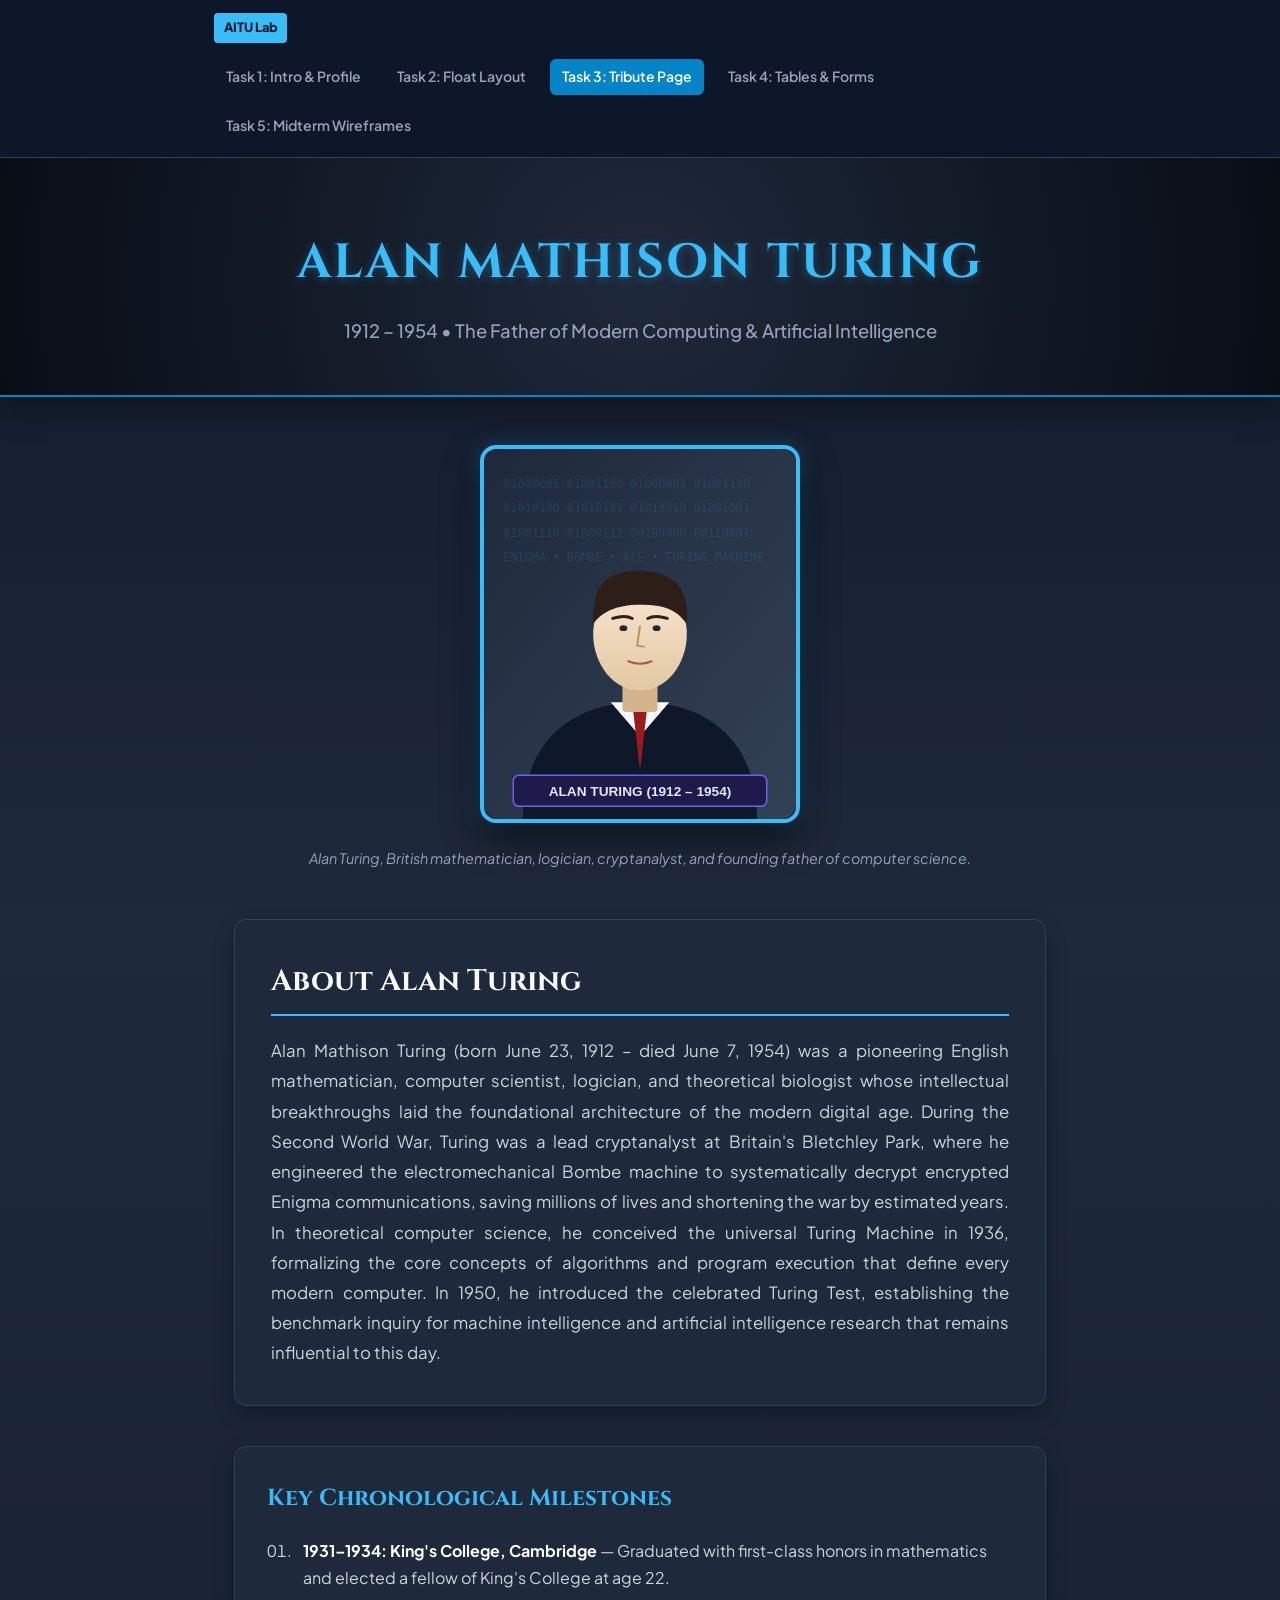
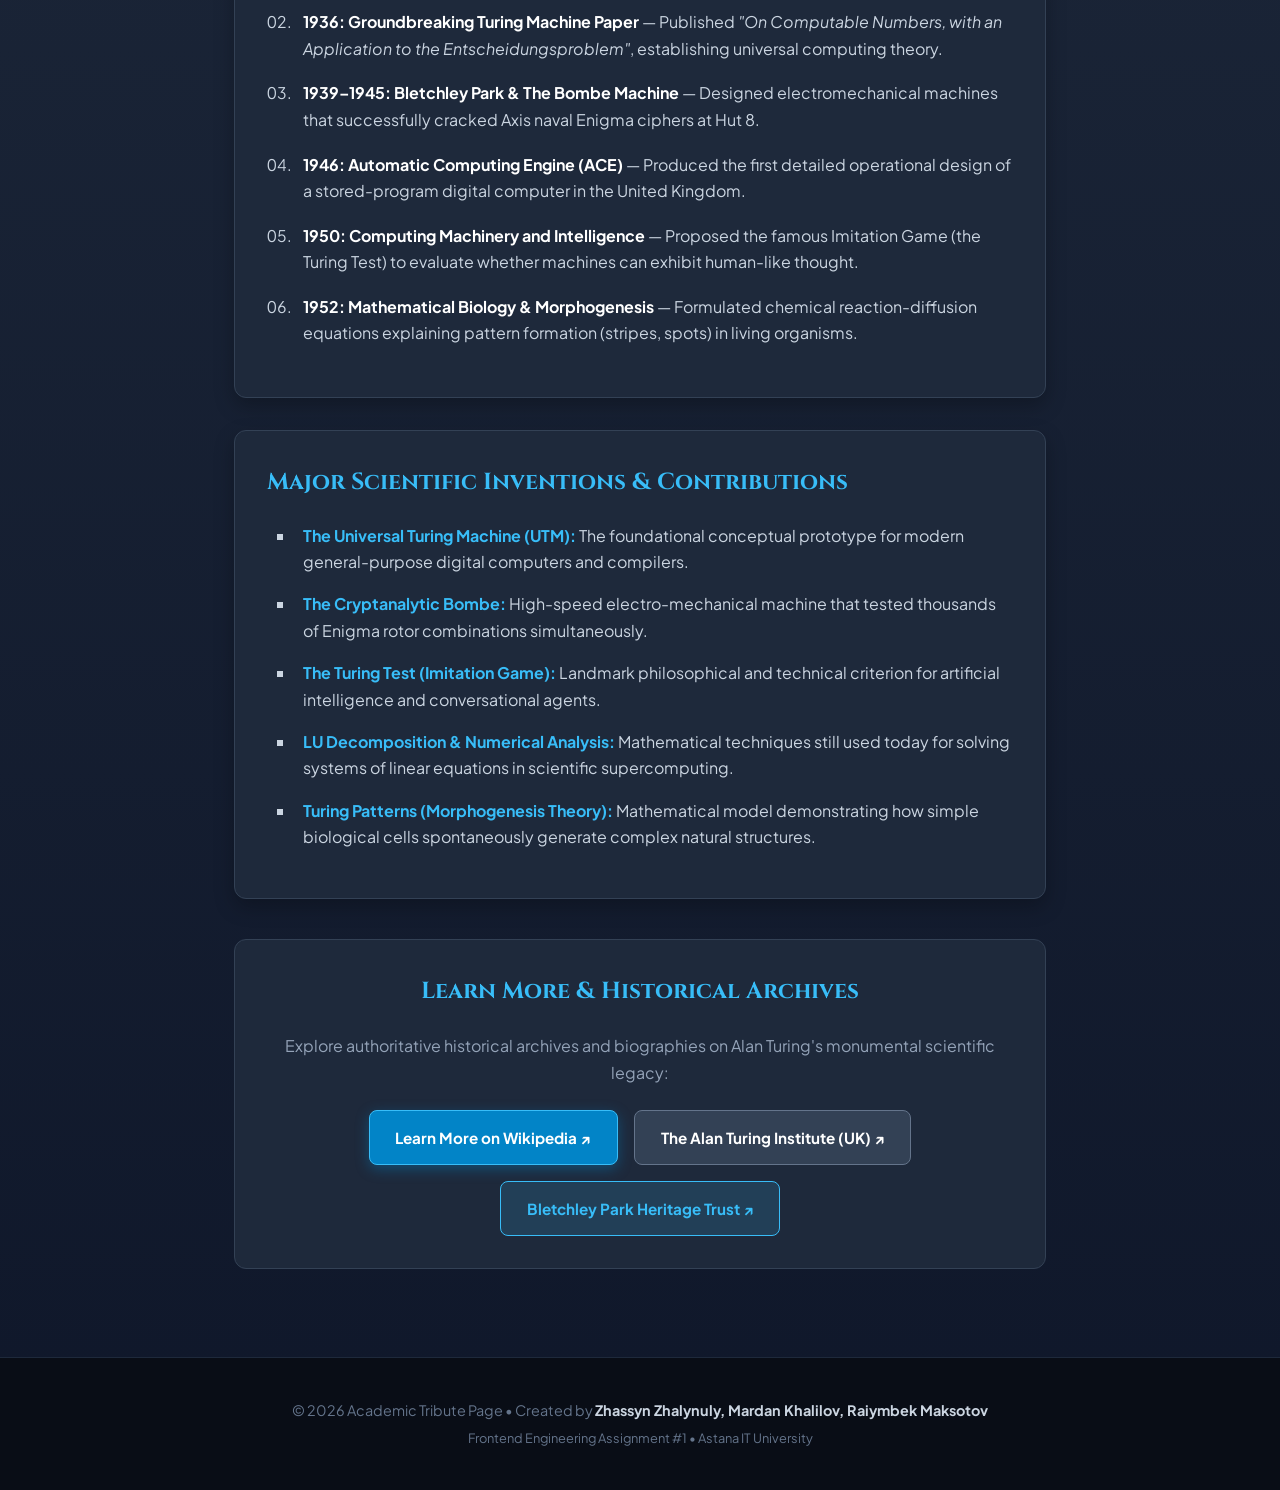
==== exercise1/index.html @ 517e4c5e "Complete Assignment 1 (Tasks 1-5) for Zhassyn Zhalynuly, Mardan Khalilov, Raiymbek Maksotov" ====
<!DOCTYPE html>
<html lang="en">
<head>
  <meta charset="UTF-8">
  <meta name="viewport" content="width=device-width, initial-scale=1.0">
  <title>Tribute Page: Alan Mathison Turing (1912 – 1954)</title>
  <link rel="stylesheet" href="styles.css">
  
  <!-- Step 4 requirement: Link at least two Google Fonts -->
  <link rel="preconnect" href="https://fonts.googleapis.com">
  <link rel="preconnect" href="https://fonts.gstatic.com" crossorigin>
  <link href="https://fonts.googleapis.com/css2?family=Cinzel:wght@600;700;800&family=Plus+Jakarta+Sans:wght@400;500;600;700&display=swap" rel="stylesheet">
</head>
<body>

  <!-- Global Assignment Navigation Bar -->
  <nav class="assignment-nav">
    <div class="nav-inner">
      <span class="assignment-tag">AITU Lab</span>
      <div class="nav-links">
        <a href="../index.html">Task 1: Intro &amp; Profile</a>
        <a href="../task2.html">Task 2: Float Layout</a>
        <a href="index.html" class="current-page">Task 3: Tribute Page</a>
        <a href="../task4.html">Task 4: Tables &amp; Forms</a>
        <a href="../task5.html">Task 5: Midterm Wireframes</a>
      </div>
    </div>
  </nav>

  <!-- Step 1 & Step 4: Header styled with background color, text color, padding, center alignment -->
  <header class="tribute-header">
    <h1 class="tribute-title">Alan Mathison Turing</h1>
    <h3 class="tribute-tagline">1912 &ndash; 1954 &bull; The Father of Modern Computing &amp; Artificial Intelligence</h3>
  </header>

  <!-- Step 4: .content container: max-width, margin: 0 auto, padding -->
  <main class="content">

    <!-- Step 3: Portrait using <img> with descriptive alt attribute -->
    <div class="image-wrapper">
      <img src="../images/alan_turing.svg" alt="Distinguished portrait illustration of mathematician and cryptanalyst Alan Turing" class="tribute-image">
      <p class="image-caption">Alan Turing, British mathematician, logician, cryptanalyst, and founding father of computer science.</p>
    </div>

    <!-- Step 1: Subheading <h2> for "About *" and short paragraph (3-5 sentences) -->
    <section class="bio-section">
      <h2 class="section-heading">About Alan Turing</h2>
      <p class="summary-paragraph">
        Alan Mathison Turing (born June 23, 1912 – died June 7, 1954) was a pioneering English mathematician, computer scientist, logician, and theoretical biologist whose intellectual breakthroughs laid the foundational architecture of the modern digital age. During the Second World War, Turing was a lead cryptanalyst at Britain's Bletchley Park, where he engineered the electromechanical Bombe machine to systematically decrypt encrypted Enigma communications, saving millions of lives and shortening the war by estimated years. In theoretical computer science, he conceived the universal Turing Machine in 1936, formalizing the core concepts of algorithms and program execution that define every modern computer. In 1950, he introduced the celebrated Turing Test, establishing the benchmark inquiry for machine intelligence and artificial intelligence research that remains influential to this day.
      </p>
    </section>

    <!-- Step 2: HTML Lists (Ordered list with 4-6 events + Unordered list of inventions) -->
    <section class="lists-section">
      
      <!-- Ordered List: 4-6 Important Events -->
      <div class="timeline-box">
        <h3 class="box-heading">Key Chronological Milestones</h3>
        <ol class="events-list">
          <li><strong>1931–1934: King's College, Cambridge</strong> &mdash; Graduated with first-class honors in mathematics and elected a fellow of King's College at age 22.</li>
          <li><strong>1936: Groundbreaking Turing Machine Paper</strong> &mdash; Published <em>"On Computable Numbers, with an Application to the Entscheidungsproblem"</em>, establishing universal computing theory.</li>
          <li><strong>1939–1945: Bletchley Park &amp; The Bombe Machine</strong> &mdash; Designed electromechanical machines that successfully cracked Axis naval Enigma ciphers at Hut 8.</li>
          <li><strong>1946: Automatic Computing Engine (ACE)</strong> &mdash; Produced the first detailed operational design of a stored-program digital computer in the United Kingdom.</li>
          <li><strong>1950: Computing Machinery and Intelligence</strong> &mdash; Proposed the famous Imitation Game (the Turing Test) to evaluate whether machines can exhibit human-like thought.</li>
          <li><strong>1952: Mathematical Biology &amp; Morphogenesis</strong> &mdash; Formulated chemical reaction-diffusion equations explaining pattern formation (stripes, spots) in living organisms.</li>
        </ol>
      </div>

      <!-- Unordered List: Key Inventions and Contributions -->
      <div class="inventions-box">
        <h3 class="box-heading">Major Scientific Inventions &amp; Contributions</h3>
        <ul class="inventions-list">
          <li><strong>The Universal Turing Machine (UTM):</strong> The foundational conceptual prototype for modern general-purpose digital computers and compilers.</li>
          <li><strong>The Cryptanalytic Bombe:</strong> High-speed electro-mechanical machine that tested thousands of Enigma rotor combinations simultaneously.</li>
          <li><strong>The Turing Test (Imitation Game):</strong> Landmark philosophical and technical criterion for artificial intelligence and conversational agents.</li>
          <li><strong>LU Decomposition &amp; Numerical Analysis:</strong> Mathematical techniques still used today for solving systems of linear equations in scientific supercomputing.</li>
          <li><strong>Turing Patterns (Morphogenesis Theory):</strong> Mathematical model demonstrating how simple biological cells spontaneously generate complex natural structures.</li>
        </ul>
      </div>

    </section>

    <!-- Step 3: At least two clickable links + "Learn more" button to Wikipedia -->
    <section class="links-section">
      <h3 class="box-heading">Learn More &amp; Historical Archives</h3>
      <p>Explore authoritative historical archives and biographies on Alan Turing's monumental scientific legacy:</p>
      
      <div class="button-row">
        <!-- Clickable Link 1 / Learn More button -->
        <a href="https://en.wikipedia.org/wiki/Alan_Turing" target="_blank" rel="noopener noreferrer" class="btn btn-wikipedia">Learn More on Wikipedia ↗</a>
        <!-- Clickable Link 2 -->
        <a href="https://www.turing.ac.uk/about-us" target="_blank" rel="noopener noreferrer" class="btn btn-institute">The Alan Turing Institute (UK) ↗</a>
        <!-- Clickable Link 3 -->
        <a href="https://bletchleypark.org.uk" target="_blank" rel="noopener noreferrer" class="btn btn-bletchley">Bletchley Park Heritage Trust ↗</a>
      </div>
    </section>

  </main>

  <!-- Tribute Footer -->
  <footer class="tribute-footer">
    <p>&copy; 2026 Academic Tribute Page &bull; Created by <strong>Zhassyn Zhalynuly, Mardan Khalilov, Raiymbek Maksotov</strong></p>
    <p class="sub-footer">Frontend Engineering Assignment #1 &bull; Astana IT University</p>
  </footer>

</body>
</html>
---- exercise1/styles.css ----
/* ==========================================================================
   ASSIGNMENT 1: TASK 3 - TRIBUTE PAGE (ALAN TURING)
   Authors: Zhassyn Zhalynuly, Mardan Khalilov, Raiymbek Maksotov
   Styles demonstrating Google Fonts, content container, image styling, lists, buttons
   ========================================================================== */

/* Universal Reset */
* {
  margin: 0;
  padding: 0;
  box-sizing: border-box;
}

/* Page background: Subtle gradient as specified in Step 4 */
body {
  background: linear-gradient(180deg, #0f172a 0%, #1e293b 30%, #0f172a 100%);
  color: #e2e8f0;
  font-family: 'Plus Jakarta Sans', sans-serif;
  line-height: 1.7;
  font-size: 16px;
  min-height: 100vh;
}

/* Top Navigation Bar */
.assignment-nav {
  background-color: rgba(15, 23, 42, 0.95);
  border-bottom: 1px solid #334155;
  position: sticky;
  top: 0;
  z-index: 50;
  backdrop-filter: blur(8px);
}

.nav-inner {
  max-width: 900px;
  margin: 0 auto;
  padding: 0.8rem 1.5rem;
  display: flex;
  justify-content: space-between;
  align-items: center;
  flex-wrap: wrap;
  gap: 1rem;
}

.assignment-tag {
  background: #38bdf8;
  color: #0f172a;
  font-weight: 800;
  font-size: 0.8rem;
  padding: 0.25rem 0.6rem;
  border-radius: 4px;
}

.nav-links {
  display: flex;
  gap: 0.75rem;
  flex-wrap: wrap;
}

.nav-links a {
  color: #94a3b8;
  text-decoration: none;
  font-size: 0.88rem;
  font-weight: 600;
  padding: 0.4rem 0.75rem;
  border-radius: 6px;
  transition: all 0.2s ease;
}

.nav-links a:hover {
  color: #38bdf8;
  background-color: #1e293b;
}

.nav-links a.current-page {
  background-color: #0284c7;
  color: #ffffff;
}

/* Step 4: Style the header (background color, text color, padding, center alignment) */
.tribute-header {
  background: radial-gradient(circle at center, #1e293b 0%, #090d16 100%);
  color: #f8fafc;
  padding: 4rem 1.5rem 3rem 1.5rem;
  text-align: center;
  border-bottom: 2px solid #0284c7;
  box-shadow: 0 10px 30px rgba(0, 0, 0, 0.4);
}

/* Step 4: Two fonts applied (Headings use Cinzel classical font) */
.tribute-title {
  font-family: 'Cinzel', Georgia, serif;
  font-size: 3rem;
  letter-spacing: 0.04em;
  color: #38bdf8;
  text-transform: uppercase;
  margin-bottom: 0.75rem;
  text-shadow: 0 2px 10px rgba(56, 189, 248, 0.3);
}

.tribute-tagline {
  font-family: 'Plus Jakarta Sans', sans-serif;
  font-size: 1.15rem;
  color: #94a3b8;
  font-weight: 500;
  max-width: 650px;
  margin: 0 auto;
}

/* Step 4: Style the .content container: max-width, margin: 0 auto, padding */
.content {
  max-width: 860px;
  margin: 0 auto;
  padding: 3rem 1.5rem;
}

/* Step 4: Style the image (max-width, border-radius, box-shadow, optional border) */
.image-wrapper {
  text-align: center;
  margin-bottom: 3rem;
}

.tribute-image {
  max-width: 320px;
  width: 100%;
  height: auto;
  border-radius: 16px;
  border: 4px solid #38bdf8;
  box-shadow: 0 15px 35px rgba(0, 0, 0, 0.6), 0 0 20px rgba(56, 189, 248, 0.25);
  display: inline-block;
  transition: transform 0.3s ease;
}

.tribute-image:hover {
  transform: scale(1.02);
}

.image-caption {
  font-size: 0.9rem;
  color: #94a3b8;
  margin-top: 1rem;
  font-style: italic;
}

/* Step 4: Headings and paragraphs styling */
.bio-section {
  background-color: #1e293b;
  border: 1px solid #334155;
  border-radius: 12px;
  padding: 2.25rem;
  margin-bottom: 2.5rem;
  box-shadow: 0 8px 20px rgba(0, 0, 0, 0.25);
}

.section-heading {
  font-family: 'Cinzel', Georgia, serif;
  font-size: 1.85rem;
  color: #f8fafc;
  margin-bottom: 1.25rem;
  border-bottom: 2px solid #38bdf8;
  padding-bottom: 0.5rem;
}

.summary-paragraph {
  font-size: 1.05rem;
  line-height: 1.8;
  color: #cbd5e1;
  text-align: justify;
}

/* Step 4: Style lists (change list-style-type, spacing) */
.lists-section {
  margin-bottom: 2.5rem;
  display: flex;
  flex-direction: column;
  gap: 2rem;
}

.timeline-box, .inventions-box {
  background-color: #1e293b;
  border: 1px solid #334155;
  border-radius: 12px;
  padding: 2rem;
  box-shadow: 0 8px 20px rgba(0, 0, 0, 0.25);
}

.box-heading {
  font-family: 'Cinzel', Georgia, serif;
  font-size: 1.45rem;
  color: #38bdf8;
  margin-bottom: 1.25rem;
}

/* Ordered list styling */
.events-list {
  padding-left: 1.75rem;
  list-style-type: decimal-leading-zero;
}

.events-list li {
  margin-bottom: 1.15rem;
  padding-left: 0.5rem;
  color: #cbd5e1;
  line-height: 1.65;
}

.events-list li strong {
  color: #ffffff;
}

/* Unordered list styling with custom bullets */
.inventions-list {
  list-style-type: square;
  padding-left: 1.75rem;
}

.inventions-list li {
  margin-bottom: 1rem;
  padding-left: 0.5rem;
  color: #cbd5e1;
  line-height: 1.65;
}

.inventions-list li strong {
  color: #38bdf8;
}

/* Step 4: Style links and .btn (hover effect, padding) */
.links-section {
  background-color: #1e293b;
  border: 1px solid #334155;
  border-radius: 12px;
  padding: 2rem;
  text-align: center;
  margin-bottom: 2.5rem;
}

.links-section p {
  color: #94a3b8;
  margin-bottom: 1.5rem;
}

.button-row {
  display: flex;
  justify-content: center;
  flex-wrap: wrap;
  gap: 1rem;
}

.btn {
  display: inline-block;
  padding: 0.85rem 1.6rem;
  font-weight: 700;
  font-size: 0.95rem;
  text-decoration: none;
  border-radius: 8px;
  transition: all 0.25s ease;
  cursor: pointer;
  border: 1px solid transparent;
}

.btn-wikipedia {
  background-color: #0284c7;
  color: #ffffff;
  border-color: #38bdf8;
  box-shadow: 0 4px 14px rgba(2, 132, 199, 0.4);
}

.btn-wikipedia:hover {
  background-color: #0369a1;
  transform: translateY(-2px);
  box-shadow: 0 6px 20px rgba(2, 132, 199, 0.6);
  color: #ffffff;
}

.btn-institute {
  background-color: #334155;
  color: #ffffff;
  border-color: #64748b;
}

.btn-institute:hover {
  background-color: #475569;
  transform: translateY(-2px);
  color: #ffffff;
}

.btn-bletchley {
  background-color: rgba(56, 189, 248, 0.15);
  color: #38bdf8;
  border-color: #38bdf8;
}

.btn-bletchley:hover {
  background-color: rgba(56, 189, 248, 0.3);
  transform: translateY(-2px);
}

/* Tribute Footer */
.tribute-footer {
  background-color: #090d16;
  color: #64748b;
  text-align: center;
  padding: 2.5rem 1.5rem;
  border-top: 1px solid #1e293b;
  font-size: 0.9rem;
}

.tribute-footer strong {
  color: #cbd5e1;
}

.sub-footer {
  font-size: 0.8rem;
  margin-top: 0.35rem;
}

/* Responsive */
@media (max-width: 650px) {
  .tribute-title {
    font-size: 2.2rem;
  }
  .button-row {
    flex-direction: column;
  }
  .btn {
    width: 100%;
  }
}
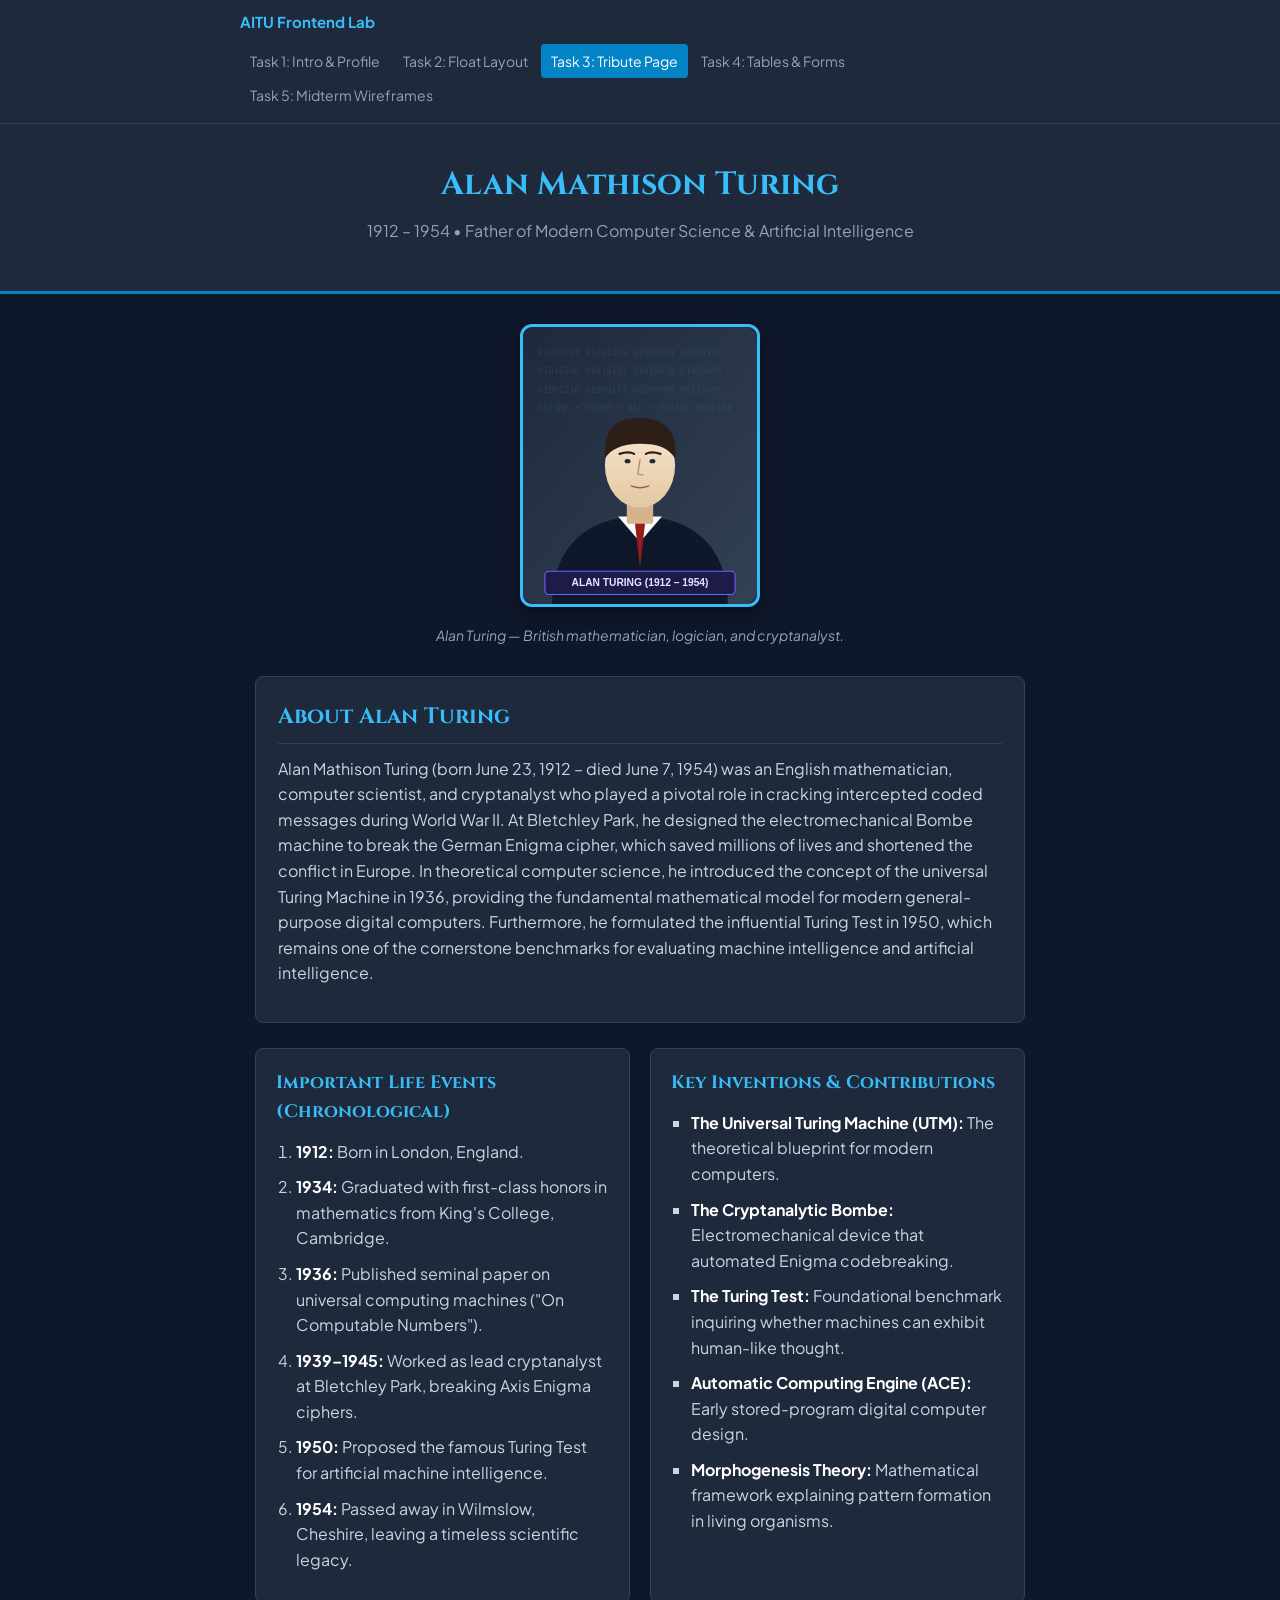
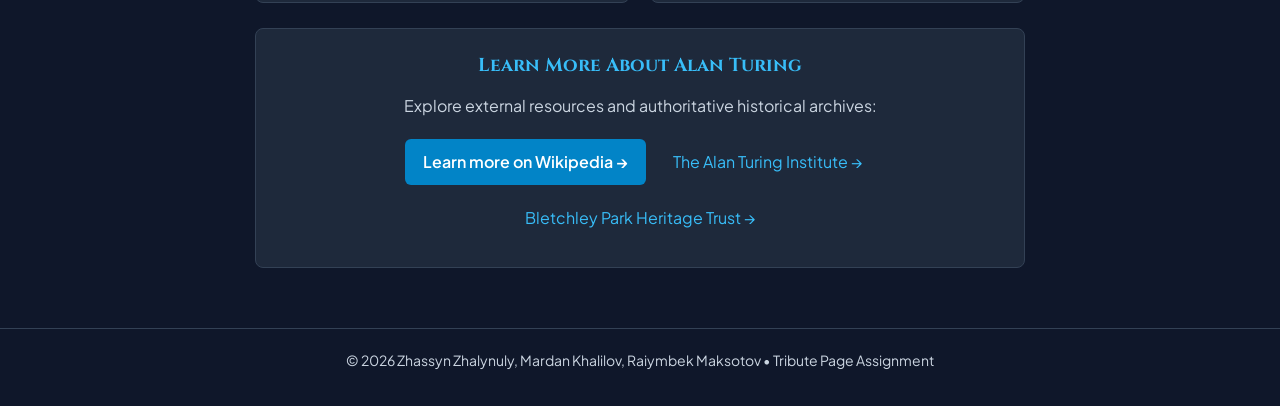
==== commit da406628: "Simplify HTML & CSS codebase for clean structure and beginner-friendly defense" ====
--- a/exercise1/index.html
+++ b/exercise1/index.html
@@ -3,95 +3,92 @@
 <head>
   <meta charset="UTF-8">
   <meta name="viewport" content="width=device-width, initial-scale=1.0">
-  <title>Tribute Page: Alan Mathison Turing (1912 – 1954)</title>
+  <title>Tribute Page: Alan Turing (1912 – 1954)</title>
   <link rel="stylesheet" href="styles.css">
   
   <!-- Step 4 requirement: Link at least two Google Fonts -->
   <link rel="preconnect" href="https://fonts.googleapis.com">
   <link rel="preconnect" href="https://fonts.gstatic.com" crossorigin>
-  <link href="https://fonts.googleapis.com/css2?family=Cinzel:wght@600;700;800&family=Plus+Jakarta+Sans:wght@400;500;600;700&display=swap" rel="stylesheet">
+  <link href="https://fonts.googleapis.com/css2?family=Cinzel:wght@700&family=Plus+Jakarta+Sans:wght@400;600;700&display=swap" rel="stylesheet">
 </head>
 <body>
 
-  <!-- Global Assignment Navigation Bar -->
+  <!-- Navigation Bar linking all assignment tasks -->
   <nav class="assignment-nav">
     <div class="nav-inner">
-      <span class="assignment-tag">AITU Lab</span>
+      <span class="nav-brand">AITU Frontend Lab</span>
       <div class="nav-links">
         <a href="../index.html">Task 1: Intro &amp; Profile</a>
         <a href="../task2.html">Task 2: Float Layout</a>
-        <a href="index.html" class="current-page">Task 3: Tribute Page</a>
+        <a href="index.html" class="active">Task 3: Tribute Page</a>
         <a href="../task4.html">Task 4: Tables &amp; Forms</a>
         <a href="../task5.html">Task 5: Midterm Wireframes</a>
       </div>
     </div>
   </nav>
 
-  <!-- Step 1 & Step 4: Header styled with background color, text color, padding, center alignment -->
+  <!-- Step 1 & Step 4: Header (background color, text color, padding, center alignment) -->
   <header class="tribute-header">
     <h1 class="tribute-title">Alan Mathison Turing</h1>
-    <h3 class="tribute-tagline">1912 &ndash; 1954 &bull; The Father of Modern Computing &amp; Artificial Intelligence</h3>
+    <h3 class="tribute-tagline">1912 &ndash; 1954 &bull; Father of Modern Computer Science &amp; Artificial Intelligence</h3>
   </header>
 
-  <!-- Step 4: .content container: max-width, margin: 0 auto, padding -->
+  <!-- Step 4: .content container (max-width, margin: 0 auto, padding) -->
   <main class="content">
 
     <!-- Step 3: Portrait using <img> with descriptive alt attribute -->
-    <div class="image-wrapper">
-      <img src="../images/alan_turing.svg" alt="Distinguished portrait illustration of mathematician and cryptanalyst Alan Turing" class="tribute-image">
-      <p class="image-caption">Alan Turing, British mathematician, logician, cryptanalyst, and founding father of computer science.</p>
+    <div class="image-box">
+      <img src="../images/alan_turing.svg" alt="Portrait illustration of Alan Turing" class="tribute-img">
+      <p class="img-caption">Alan Turing &mdash; British mathematician, logician, and cryptanalyst.</p>
     </div>
 
-    <!-- Step 1: Subheading <h2> for "About *" and short paragraph (3-5 sentences) -->
+    <!-- Step 1: Subheading <h2> and short paragraph (3-5 sentences) -->
     <section class="bio-section">
-      <h2 class="section-heading">About Alan Turing</h2>
-      <p class="summary-paragraph">
-        Alan Mathison Turing (born June 23, 1912 – died June 7, 1954) was a pioneering English mathematician, computer scientist, logician, and theoretical biologist whose intellectual breakthroughs laid the foundational architecture of the modern digital age. During the Second World War, Turing was a lead cryptanalyst at Britain's Bletchley Park, where he engineered the electromechanical Bombe machine to systematically decrypt encrypted Enigma communications, saving millions of lives and shortening the war by estimated years. In theoretical computer science, he conceived the universal Turing Machine in 1936, formalizing the core concepts of algorithms and program execution that define every modern computer. In 1950, he introduced the celebrated Turing Test, establishing the benchmark inquiry for machine intelligence and artificial intelligence research that remains influential to this day.
+      <h2>About Alan Turing</h2>
+      <p>
+        Alan Mathison Turing (born June 23, 1912 – died June 7, 1954) was an English mathematician, computer scientist, and cryptanalyst who played a pivotal role in cracking intercepted coded messages during World War II. At Bletchley Park, he designed the electromechanical Bombe machine to break the German Enigma cipher, which saved millions of lives and shortened the conflict in Europe. In theoretical computer science, he introduced the concept of the universal Turing Machine in 1936, providing the fundamental mathematical model for modern general-purpose digital computers. Furthermore, he formulated the influential Turing Test in 1950, which remains one of the cornerstone benchmarks for evaluating machine intelligence and artificial intelligence.
       </p>
     </section>
 
-    <!-- Step 2: HTML Lists (Ordered list with 4-6 events + Unordered list of inventions) -->
+    <!-- Step 2: HTML Lists (Ordered list & Unordered list) -->
     <section class="lists-section">
       
-      <!-- Ordered List: 4-6 Important Events -->
-      <div class="timeline-box">
-        <h3 class="box-heading">Key Chronological Milestones</h3>
+      <!-- Ordered List: 4-6 important chronological events -->
+      <div class="list-block">
+        <h3>Important Life Events (Chronological)</h3>
         <ol class="events-list">
-          <li><strong>1931–1934: King's College, Cambridge</strong> &mdash; Graduated with first-class honors in mathematics and elected a fellow of King's College at age 22.</li>
-          <li><strong>1936: Groundbreaking Turing Machine Paper</strong> &mdash; Published <em>"On Computable Numbers, with an Application to the Entscheidungsproblem"</em>, establishing universal computing theory.</li>
-          <li><strong>1939–1945: Bletchley Park &amp; The Bombe Machine</strong> &mdash; Designed electromechanical machines that successfully cracked Axis naval Enigma ciphers at Hut 8.</li>
-          <li><strong>1946: Automatic Computing Engine (ACE)</strong> &mdash; Produced the first detailed operational design of a stored-program digital computer in the United Kingdom.</li>
-          <li><strong>1950: Computing Machinery and Intelligence</strong> &mdash; Proposed the famous Imitation Game (the Turing Test) to evaluate whether machines can exhibit human-like thought.</li>
-          <li><strong>1952: Mathematical Biology &amp; Morphogenesis</strong> &mdash; Formulated chemical reaction-diffusion equations explaining pattern formation (stripes, spots) in living organisms.</li>
+          <li><strong>1912:</strong> Born in London, England.</li>
+          <li><strong>1934:</strong> Graduated with first-class honors in mathematics from King's College, Cambridge.</li>
+          <li><strong>1936:</strong> Published seminal paper on universal computing machines ("On Computable Numbers").</li>
+          <li><strong>1939–1945:</strong> Worked as lead cryptanalyst at Bletchley Park, breaking Axis Enigma ciphers.</li>
+          <li><strong>1950:</strong> Proposed the famous Turing Test for artificial machine intelligence.</li>
+          <li><strong>1954:</strong> Passed away in Wilmslow, Cheshire, leaving a timeless scientific legacy.</li>
         </ol>
       </div>
 
-      <!-- Unordered List: Key Inventions and Contributions -->
-      <div class="inventions-box">
-        <h3 class="box-heading">Major Scientific Inventions &amp; Contributions</h3>
+      <!-- Unordered List: Key inventions/contributions -->
+      <div class="list-block">
+        <h3>Key Inventions &amp; Contributions</h3>
         <ul class="inventions-list">
-          <li><strong>The Universal Turing Machine (UTM):</strong> The foundational conceptual prototype for modern general-purpose digital computers and compilers.</li>
-          <li><strong>The Cryptanalytic Bombe:</strong> High-speed electro-mechanical machine that tested thousands of Enigma rotor combinations simultaneously.</li>
-          <li><strong>The Turing Test (Imitation Game):</strong> Landmark philosophical and technical criterion for artificial intelligence and conversational agents.</li>
-          <li><strong>LU Decomposition &amp; Numerical Analysis:</strong> Mathematical techniques still used today for solving systems of linear equations in scientific supercomputing.</li>
-          <li><strong>Turing Patterns (Morphogenesis Theory):</strong> Mathematical model demonstrating how simple biological cells spontaneously generate complex natural structures.</li>
+          <li><strong>The Universal Turing Machine (UTM):</strong> The theoretical blueprint for modern computers.</li>
+          <li><strong>The Cryptanalytic Bombe:</strong> Electromechanical device that automated Enigma codebreaking.</li>
+          <li><strong>The Turing Test:</strong> Foundational benchmark inquiring whether machines can exhibit human-like thought.</li>
+          <li><strong>Automatic Computing Engine (ACE):</strong> Early stored-program digital computer design.</li>
+          <li><strong>Morphogenesis Theory:</strong> Mathematical framework explaining pattern formation in living organisms.</li>
         </ul>
       </div>
 
     </section>
 
-    <!-- Step 3: At least two clickable links + "Learn more" button to Wikipedia -->
+    <!-- Step 3: Clickable links + "Learn more" button linking to Wikipedia -->
     <section class="links-section">
-      <h3 class="box-heading">Learn More &amp; Historical Archives</h3>
-      <p>Explore authoritative historical archives and biographies on Alan Turing's monumental scientific legacy:</p>
+      <h3>Learn More About Alan Turing</h3>
+      <p>Explore external resources and authoritative historical archives:</p>
       
-      <div class="button-row">
-        <!-- Clickable Link 1 / Learn More button -->
-        <a href="https://en.wikipedia.org/wiki/Alan_Turing" target="_blank" rel="noopener noreferrer" class="btn btn-wikipedia">Learn More on Wikipedia ↗</a>
-        <!-- Clickable Link 2 -->
-        <a href="https://www.turing.ac.uk/about-us" target="_blank" rel="noopener noreferrer" class="btn btn-institute">The Alan Turing Institute (UK) ↗</a>
-        <!-- Clickable Link 3 -->
-        <a href="https://bletchleypark.org.uk" target="_blank" rel="noopener noreferrer" class="btn btn-bletchley">Bletchley Park Heritage Trust ↗</a>
+      <div class="links-buttons">
+        <a href="https://en.wikipedia.org/wiki/Alan_Turing" target="_blank" rel="noopener noreferrer" class="btn">Learn more on Wikipedia &rarr;</a>
+        <a href="https://www.turing.ac.uk" target="_blank" rel="noopener noreferrer" class="link-item">The Alan Turing Institute &rarr;</a>
+        <a href="https://bletchleypark.org.uk" target="_blank" rel="noopener noreferrer" class="link-item">Bletchley Park Heritage Trust &rarr;</a>
       </div>
     </section>
 
@@ -99,8 +96,7 @@
 
   <!-- Tribute Footer -->
   <footer class="tribute-footer">
-    <p>&copy; 2026 Academic Tribute Page &bull; Created by <strong>Zhassyn Zhalynuly, Mardan Khalilov, Raiymbek Maksotov</strong></p>
-    <p class="sub-footer">Frontend Engineering Assignment #1 &bull; Astana IT University</p>
+    <p>&copy; 2026 Zhassyn Zhalynuly, Mardan Khalilov, Raiymbek Maksotov &bull; Tribute Page Assignment</p>
   </footer>
 
 </body>
--- a/exercise1/styles.css
+++ b/exercise1/styles.css
@@ -1,329 +1,228 @@
 /* ==========================================================================
    ASSIGNMENT 1: TASK 3 - TRIBUTE PAGE (ALAN TURING)
    Authors: Zhassyn Zhalynuly, Mardan Khalilov, Raiymbek Maksotov
-   Styles demonstrating Google Fonts, content container, image styling, lists, buttons
    ========================================================================== */
 
-/* Universal Reset */
+/* 1. Базовый сброс и фон страницы (Step 4: Page background) */
 * {
   margin: 0;
   padding: 0;
   box-sizing: border-box;
 }
 
-/* Page background: Subtle gradient as specified in Step 4 */
 body {
-  background: linear-gradient(180deg, #0f172a 0%, #1e293b 30%, #0f172a 100%);
+  background-color: #0f172a;
   color: #e2e8f0;
-  font-family: 'Plus Jakarta Sans', sans-serif;
-  line-height: 1.7;
+  font-family: 'Plus Jakarta Sans', Arial, sans-serif;
+  line-height: 1.6;
   font-size: 16px;
-  min-height: 100vh;
-}
-
-/* Top Navigation Bar */
+}
+
+/* 2. Шрифты (Step 4: Two fonts applied - Cinzel for titles) */
+h1, h2, h3 {
+  font-family: 'Cinzel', Georgia, serif;
+  color: #38bdf8;
+  margin-bottom: 12px;
+}
+
+p {
+  margin-bottom: 14px;
+  color: #cbd5e1;
+}
+
+/* 3. Верхняя панель навигации */
 .assignment-nav {
-  background-color: rgba(15, 23, 42, 0.95);
+  background-color: #1e293b;
   border-bottom: 1px solid #334155;
-  position: sticky;
-  top: 0;
-  z-index: 50;
-  backdrop-filter: blur(8px);
+  padding: 10px 15px;
 }
 
 .nav-inner {
-  max-width: 900px;
+  max-width: 800px;
   margin: 0 auto;
-  padding: 0.8rem 1.5rem;
   display: flex;
   justify-content: space-between;
   align-items: center;
   flex-wrap: wrap;
-  gap: 1rem;
-}
-
-.assignment-tag {
-  background: #38bdf8;
-  color: #0f172a;
-  font-weight: 800;
-  font-size: 0.8rem;
-  padding: 0.25rem 0.6rem;
-  border-radius: 4px;
-}
-
-.nav-links {
-  display: flex;
-  gap: 0.75rem;
-  flex-wrap: wrap;
+  gap: 10px;
+}
+
+.nav-brand {
+  color: #38bdf8;
+  font-weight: bold;
+  font-size: 15px;
 }
 
 .nav-links a {
   color: #94a3b8;
   text-decoration: none;
-  font-size: 0.88rem;
-  font-weight: 600;
-  padding: 0.4rem 0.75rem;
-  border-radius: 6px;
-  transition: all 0.2s ease;
+  font-size: 14px;
+  padding: 6px 10px;
+  border-radius: 4px;
+  display: inline-block;
 }
 
 .nav-links a:hover {
-  color: #38bdf8;
-  background-color: #1e293b;
-}
-
-.nav-links a.current-page {
+  color: #ffffff;
+  background-color: #334155;
+}
+
+.nav-links a.active {
   background-color: #0284c7;
   color: #ffffff;
 }
 
-/* Step 4: Style the header (background color, text color, padding, center alignment) */
+/* 4. Шапка (Step 4: Header - background, text color, padding, center alignment) */
 .tribute-header {
-  background: radial-gradient(circle at center, #1e293b 0%, #090d16 100%);
-  color: #f8fafc;
-  padding: 4rem 1.5rem 3rem 1.5rem;
-  text-align: center;
-  border-bottom: 2px solid #0284c7;
-  box-shadow: 0 10px 30px rgba(0, 0, 0, 0.4);
-}
-
-/* Step 4: Two fonts applied (Headings use Cinzel classical font) */
+  background-color: #1e293b;
+  color: #ffffff;
+  padding: 35px 20px;
+  text-align: center;
+  border-bottom: 3px solid #0284c7;
+}
+
 .tribute-title {
-  font-family: 'Cinzel', Georgia, serif;
-  font-size: 3rem;
-  letter-spacing: 0.04em;
-  color: #38bdf8;
-  text-transform: uppercase;
-  margin-bottom: 0.75rem;
-  text-shadow: 0 2px 10px rgba(56, 189, 248, 0.3);
+  font-size: 32px;
+  color: #38bdf8;
+  margin-bottom: 8px;
 }
 
 .tribute-tagline {
-  font-family: 'Plus Jakarta Sans', sans-serif;
-  font-size: 1.15rem;
+  font-family: 'Plus Jakarta Sans', Arial, sans-serif;
+  font-size: 16px;
+  font-weight: 400;
   color: #94a3b8;
-  font-weight: 500;
-  max-width: 650px;
+}
+
+/* 5. Контейнер .content (Step 4: max-width, margin: 0 auto, padding) */
+.content {
+  max-width: 800px;
   margin: 0 auto;
-}
-
-/* Step 4: Style the .content container: max-width, margin: 0 auto, padding */
-.content {
-  max-width: 860px;
-  margin: 0 auto;
-  padding: 3rem 1.5rem;
-}
-
-/* Step 4: Style the image (max-width, border-radius, box-shadow, optional border) */
-.image-wrapper {
-  text-align: center;
-  margin-bottom: 3rem;
-}
-
-.tribute-image {
-  max-width: 320px;
+  padding: 30px 15px;
+}
+
+/* 6. Стилизация портрета (Step 4: image - max-width, border-radius, box-shadow, border) */
+.image-box {
+  text-align: center;
+  margin-bottom: 30px;
+}
+
+.tribute-img {
+  max-width: 240px;
   width: 100%;
-  height: auto;
-  border-radius: 16px;
-  border: 4px solid #38bdf8;
-  box-shadow: 0 15px 35px rgba(0, 0, 0, 0.6), 0 0 20px rgba(56, 189, 248, 0.25);
-  display: inline-block;
-  transition: transform 0.3s ease;
-}
-
-.tribute-image:hover {
-  transform: scale(1.02);
-}
-
-.image-caption {
-  font-size: 0.9rem;
+  border-radius: 12px;
+  border: 3px solid #38bdf8;
+  box-shadow: 0 6px 16px rgba(0, 0, 0, 0.4);
+  margin: 0 auto 10px auto;
+}
+
+.img-caption {
+  font-size: 14px;
   color: #94a3b8;
-  margin-top: 1rem;
   font-style: italic;
 }
 
-/* Step 4: Headings and paragraphs styling */
+/* 7. Биографическая секция */
 .bio-section {
   background-color: #1e293b;
+  padding: 22px;
+  border-radius: 8px;
+  margin-bottom: 25px;
   border: 1px solid #334155;
-  border-radius: 12px;
-  padding: 2.25rem;
-  margin-bottom: 2.5rem;
-  box-shadow: 0 8px 20px rgba(0, 0, 0, 0.25);
-}
-
-.section-heading {
-  font-family: 'Cinzel', Georgia, serif;
-  font-size: 1.85rem;
-  color: #f8fafc;
-  margin-bottom: 1.25rem;
-  border-bottom: 2px solid #38bdf8;
-  padding-bottom: 0.5rem;
-}
-
-.summary-paragraph {
-  font-size: 1.05rem;
-  line-height: 1.8;
-  color: #cbd5e1;
-  text-align: justify;
-}
-
-/* Step 4: Style lists (change list-style-type, spacing) */
+}
+
+.bio-section h2 {
+  font-size: 22px;
+  border-bottom: 1px solid #334155;
+  padding-bottom: 8px;
+}
+
+/* 8. Стилизация списков (Step 4: list-style-type and spacing) */
 .lists-section {
-  margin-bottom: 2.5rem;
   display: flex;
-  flex-direction: column;
-  gap: 2rem;
-}
-
-.timeline-box, .inventions-box {
-  background-color: #1e293b;
+  gap: 20px;
+  flex-wrap: wrap;
+  margin-bottom: 25px;
+}
+
+.list-block {
+  flex: 1 1 340px;
+  background-color: #1e293b;
+  padding: 20px;
+  border-radius: 8px;
   border: 1px solid #334155;
-  border-radius: 12px;
-  padding: 2rem;
-  box-shadow: 0 8px 20px rgba(0, 0, 0, 0.25);
-}
-
-.box-heading {
-  font-family: 'Cinzel', Georgia, serif;
-  font-size: 1.45rem;
-  color: #38bdf8;
-  margin-bottom: 1.25rem;
-}
-
-/* Ordered list styling */
+}
+
+.list-block h3 {
+  font-size: 18px;
+  margin-bottom: 12px;
+}
+
 .events-list {
-  padding-left: 1.75rem;
-  list-style-type: decimal-leading-zero;
-}
-
-.events-list li {
-  margin-bottom: 1.15rem;
-  padding-left: 0.5rem;
-  color: #cbd5e1;
-  line-height: 1.65;
-}
-
-.events-list li strong {
-  color: #ffffff;
-}
-
-/* Unordered list styling with custom bullets */
+  list-style-type: decimal;
+  padding-left: 20px;
+}
+
 .inventions-list {
   list-style-type: square;
-  padding-left: 1.75rem;
-}
-
-.inventions-list li {
-  margin-bottom: 1rem;
-  padding-left: 0.5rem;
+  padding-left: 20px;
+}
+
+.list-block li {
+  margin-bottom: 10px;
   color: #cbd5e1;
-  line-height: 1.65;
-}
-
-.inventions-list li strong {
-  color: #38bdf8;
-}
-
-/* Step 4: Style links and .btn (hover effect, padding) */
+}
+
+.list-block strong {
+  color: #ffffff;
+}
+
+/* 9. Ссылки и кнопка (Step 4: Links and .btn - hover effect, padding) */
 .links-section {
   background-color: #1e293b;
+  padding: 22px;
+  border-radius: 8px;
   border: 1px solid #334155;
-  border-radius: 12px;
-  padding: 2rem;
-  text-align: center;
-  margin-bottom: 2.5rem;
-}
-
-.links-section p {
-  color: #94a3b8;
-  margin-bottom: 1.5rem;
-}
-
-.button-row {
-  display: flex;
-  justify-content: center;
-  flex-wrap: wrap;
-  gap: 1rem;
+  text-align: center;
+}
+
+.links-buttons {
+  margin-top: 15px;
 }
 
 .btn {
   display: inline-block;
-  padding: 0.85rem 1.6rem;
-  font-weight: 700;
-  font-size: 0.95rem;
+  background-color: #0284c7;
+  color: #ffffff;
+  padding: 10px 18px;
+  border-radius: 6px;
   text-decoration: none;
-  border-radius: 8px;
-  transition: all 0.25s ease;
-  cursor: pointer;
-  border: 1px solid transparent;
-}
-
-.btn-wikipedia {
-  background-color: #0284c7;
-  color: #ffffff;
-  border-color: #38bdf8;
-  box-shadow: 0 4px 14px rgba(2, 132, 199, 0.4);
-}
-
-.btn-wikipedia:hover {
+  font-weight: 600;
+  margin: 5px;
+}
+
+.btn:hover {
   background-color: #0369a1;
-  transform: translateY(-2px);
-  box-shadow: 0 6px 20px rgba(2, 132, 199, 0.6);
-  color: #ffffff;
-}
-
-.btn-institute {
-  background-color: #334155;
-  color: #ffffff;
-  border-color: #64748b;
-}
-
-.btn-institute:hover {
-  background-color: #475569;
-  transform: translateY(-2px);
-  color: #ffffff;
-}
-
-.btn-bletchley {
-  background-color: rgba(56, 189, 248, 0.15);
-  color: #38bdf8;
-  border-color: #38bdf8;
-}
-
-.btn-bletchley:hover {
-  background-color: rgba(56, 189, 248, 0.3);
-  transform: translateY(-2px);
-}
-
-/* Tribute Footer */
+}
+
+.link-item {
+  display: inline-block;
+  color: #38bdf8;
+  text-decoration: none;
+  padding: 10px 14px;
+  margin: 5px;
+}
+
+.link-item:hover {
+  text-decoration: underline;
+}
+
+/* 10. Подвал страницы */
 .tribute-footer {
-  background-color: #090d16;
+  text-align: center;
+  padding: 20px;
   color: #64748b;
-  text-align: center;
-  padding: 2.5rem 1.5rem;
-  border-top: 1px solid #1e293b;
-  font-size: 0.9rem;
-}
-
-.tribute-footer strong {
-  color: #cbd5e1;
-}
-
-.sub-footer {
-  font-size: 0.8rem;
-  margin-top: 0.35rem;
-}
-
-/* Responsive */
-@media (max-width: 650px) {
-  .tribute-title {
-    font-size: 2.2rem;
-  }
-  .button-row {
-    flex-direction: column;
-  }
-  .btn {
-    width: 100%;
-  }
-}
+  font-size: 14px;
+  border-top: 1px solid #334155;
+  margin-top: 30px;
+}
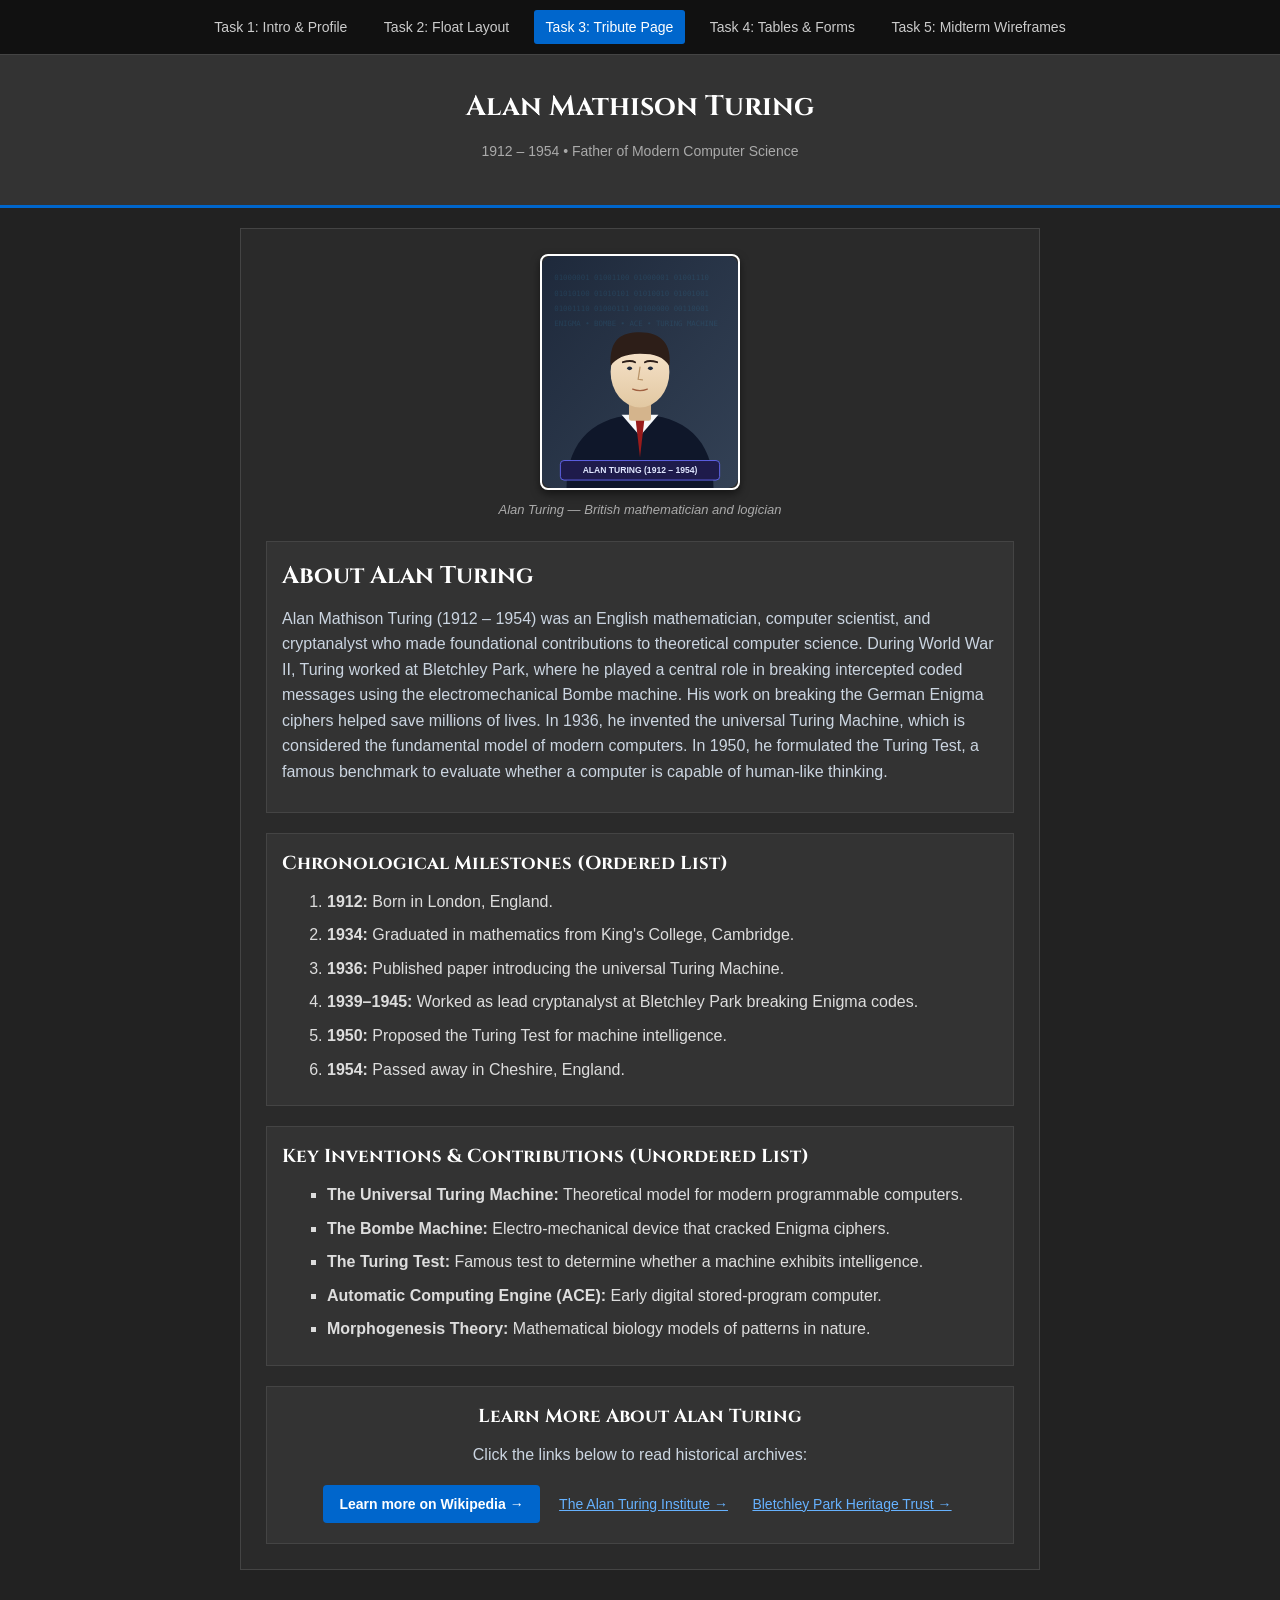
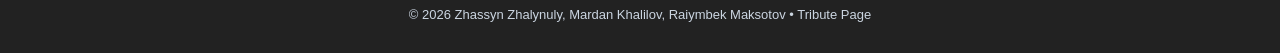
==== commit a8b99aba: "Organize styles into css/ folder and make code beginner-friendly" ====
--- a/exercise1/index.html
+++ b/exercise1/index.html
@@ -5,98 +5,87 @@
   <meta name="viewport" content="width=device-width, initial-scale=1.0">
   <title>Tribute Page: Alan Turing (1912 – 1954)</title>
   <link rel="stylesheet" href="styles.css">
+  <link rel="stylesheet" href="../css/task3.css">
   
   <!-- Step 4 requirement: Link at least two Google Fonts -->
   <link rel="preconnect" href="https://fonts.googleapis.com">
   <link rel="preconnect" href="https://fonts.gstatic.com" crossorigin>
-  <link href="https://fonts.googleapis.com/css2?family=Cinzel:wght@700&family=Plus+Jakarta+Sans:wght@400;600;700&display=swap" rel="stylesheet">
+  <link href="https://fonts.googleapis.com/css2?family=Cinzel:wght@700&display=swap" rel="stylesheet">
 </head>
 <body>
 
-  <!-- Navigation Bar linking all assignment tasks -->
-  <nav class="assignment-nav">
-    <div class="nav-inner">
-      <span class="nav-brand">AITU Frontend Lab</span>
-      <div class="nav-links">
-        <a href="../index.html">Task 1: Intro &amp; Profile</a>
-        <a href="../task2.html">Task 2: Float Layout</a>
-        <a href="index.html" class="active">Task 3: Tribute Page</a>
-        <a href="../task4.html">Task 4: Tables &amp; Forms</a>
-        <a href="../task5.html">Task 5: Midterm Wireframes</a>
-      </div>
-    </div>
-  </nav>
+  <!-- Navigation Bar -->
+  <div class="navbar">
+    <a href="../index.html">Task 1: Intro &amp; Profile</a>
+    <a href="../task2.html">Task 2: Float Layout</a>
+    <a href="index.html" class="active">Task 3: Tribute Page</a>
+    <a href="../task4.html">Task 4: Tables &amp; Forms</a>
+    <a href="../task5.html">Task 5: Midterm Wireframes</a>
+  </div>
 
-  <!-- Step 1 & Step 4: Header (background color, text color, padding, center alignment) -->
+  <!-- Step 1 & Step 4: Header -->
   <header class="tribute-header">
-    <h1 class="tribute-title">Alan Mathison Turing</h1>
-    <h3 class="tribute-tagline">1912 &ndash; 1954 &bull; Father of Modern Computer Science &amp; Artificial Intelligence</h3>
+    <h1>Alan Mathison Turing</h1>
+    <p>1912 &ndash; 1954 &bull; Father of Modern Computer Science</p>
   </header>
 
-  <!-- Step 4: .content container (max-width, margin: 0 auto, padding) -->
+  <!-- Step 4: .content container -->
   <main class="content">
 
-    <!-- Step 3: Portrait using <img> with descriptive alt attribute -->
+    <!-- Step 3: Portrait using <img> with alt -->
     <div class="image-box">
-      <img src="../images/alan_turing.svg" alt="Portrait illustration of Alan Turing" class="tribute-img">
-      <p class="img-caption">Alan Turing &mdash; British mathematician, logician, and cryptanalyst.</p>
+      <img src="../images/alan_turing.svg" alt="Photo illustration of Alan Turing" class="tribute-img">
+      <p class="caption">Alan Turing &mdash; British mathematician and logician</p>
     </div>
 
-    <!-- Step 1: Subheading <h2> and short paragraph (3-5 sentences) -->
-    <section class="bio-section">
+    <!-- Step 1: Subheading <h2> and paragraph (3-5 sentences) -->
+    <section class="bio-box">
       <h2>About Alan Turing</h2>
       <p>
-        Alan Mathison Turing (born June 23, 1912 – died June 7, 1954) was an English mathematician, computer scientist, and cryptanalyst who played a pivotal role in cracking intercepted coded messages during World War II. At Bletchley Park, he designed the electromechanical Bombe machine to break the German Enigma cipher, which saved millions of lives and shortened the conflict in Europe. In theoretical computer science, he introduced the concept of the universal Turing Machine in 1936, providing the fundamental mathematical model for modern general-purpose digital computers. Furthermore, he formulated the influential Turing Test in 1950, which remains one of the cornerstone benchmarks for evaluating machine intelligence and artificial intelligence.
+        Alan Mathison Turing (1912 – 1954) was an English mathematician, computer scientist, and cryptanalyst who made foundational contributions to theoretical computer science. During World War II, Turing worked at Bletchley Park, where he played a central role in breaking intercepted coded messages using the electromechanical Bombe machine. His work on breaking the German Enigma ciphers helped save millions of lives. In 1936, he invented the universal Turing Machine, which is considered the fundamental model of modern computers. In 1950, he formulated the Turing Test, a famous benchmark to evaluate whether a computer is capable of human-like thinking.
       </p>
     </section>
 
-    <!-- Step 2: HTML Lists (Ordered list & Unordered list) -->
-    <section class="lists-section">
-      
-      <!-- Ordered List: 4-6 important chronological events -->
-      <div class="list-block">
-        <h3>Important Life Events (Chronological)</h3>
-        <ol class="events-list">
-          <li><strong>1912:</strong> Born in London, England.</li>
-          <li><strong>1934:</strong> Graduated with first-class honors in mathematics from King's College, Cambridge.</li>
-          <li><strong>1936:</strong> Published seminal paper on universal computing machines ("On Computable Numbers").</li>
-          <li><strong>1939–1945:</strong> Worked as lead cryptanalyst at Bletchley Park, breaking Axis Enigma ciphers.</li>
-          <li><strong>1950:</strong> Proposed the famous Turing Test for artificial machine intelligence.</li>
-          <li><strong>1954:</strong> Passed away in Wilmslow, Cheshire, leaving a timeless scientific legacy.</li>
-        </ol>
-      </div>
-
-      <!-- Unordered List: Key inventions/contributions -->
-      <div class="list-block">
-        <h3>Key Inventions &amp; Contributions</h3>
-        <ul class="inventions-list">
-          <li><strong>The Universal Turing Machine (UTM):</strong> The theoretical blueprint for modern computers.</li>
-          <li><strong>The Cryptanalytic Bombe:</strong> Electromechanical device that automated Enigma codebreaking.</li>
-          <li><strong>The Turing Test:</strong> Foundational benchmark inquiring whether machines can exhibit human-like thought.</li>
-          <li><strong>Automatic Computing Engine (ACE):</strong> Early stored-program digital computer design.</li>
-          <li><strong>Morphogenesis Theory:</strong> Mathematical framework explaining pattern formation in living organisms.</li>
-        </ul>
-      </div>
-
+    <!-- Step 2: Lists (<ol> and <ul>) -->
+    <section class="list-box">
+      <h3>Chronological Milestones (Ordered List)</h3>
+      <ol class="events-list">
+        <li><strong>1912:</strong> Born in London, England.</li>
+        <li><strong>1934:</strong> Graduated in mathematics from King's College, Cambridge.</li>
+        <li><strong>1936:</strong> Published paper introducing the universal Turing Machine.</li>
+        <li><strong>1939–1945:</strong> Worked as lead cryptanalyst at Bletchley Park breaking Enigma codes.</li>
+        <li><strong>1950:</strong> Proposed the Turing Test for machine intelligence.</li>
+        <li><strong>1954:</strong> Passed away in Cheshire, England.</li>
+      </ol>
     </section>
 
-    <!-- Step 3: Clickable links + "Learn more" button linking to Wikipedia -->
-    <section class="links-section">
+    <section class="list-box">
+      <h3>Key Inventions &amp; Contributions (Unordered List)</h3>
+      <ul class="inventions-list">
+        <li><strong>The Universal Turing Machine:</strong> Theoretical model for modern programmable computers.</li>
+        <li><strong>The Bombe Machine:</strong> Electro-mechanical device that cracked Enigma ciphers.</li>
+        <li><strong>The Turing Test:</strong> Famous test to determine whether a machine exhibits intelligence.</li>
+        <li><strong>Automatic Computing Engine (ACE):</strong> Early digital stored-program computer.</li>
+        <li><strong>Morphogenesis Theory:</strong> Mathematical biology models of patterns in nature.</li>
+      </ul>
+    </section>
+
+    <!-- Step 3: Clickable links + "Learn more" button -->
+    <section class="links-box">
       <h3>Learn More About Alan Turing</h3>
-      <p>Explore external resources and authoritative historical archives:</p>
-      
-      <div class="links-buttons">
-        <a href="https://en.wikipedia.org/wiki/Alan_Turing" target="_blank" rel="noopener noreferrer" class="btn">Learn more on Wikipedia &rarr;</a>
-        <a href="https://www.turing.ac.uk" target="_blank" rel="noopener noreferrer" class="link-item">The Alan Turing Institute &rarr;</a>
-        <a href="https://bletchleypark.org.uk" target="_blank" rel="noopener noreferrer" class="link-item">Bletchley Park Heritage Trust &rarr;</a>
+      <p>Click the links below to read historical archives:</p>
+      <div>
+        <a href="https://en.wikipedia.org/wiki/Alan_Turing" target="_blank" class="btn">Learn more on Wikipedia &rarr;</a>
+        <a href="https://www.turing.ac.uk" target="_blank" class="external-link">The Alan Turing Institute &rarr;</a>
+        <a href="https://bletchleypark.org.uk" target="_blank" class="external-link">Bletchley Park Heritage Trust &rarr;</a>
       </div>
     </section>
 
   </main>
 
-  <!-- Tribute Footer -->
-  <footer class="tribute-footer">
-    <p>&copy; 2026 Zhassyn Zhalynuly, Mardan Khalilov, Raiymbek Maksotov &bull; Tribute Page Assignment</p>
+  <!-- Footer -->
+  <footer class="footer">
+    <p>&copy; 2026 Zhassyn Zhalynuly, Mardan Khalilov, Raiymbek Maksotov &bull; Tribute Page</p>
   </footer>
 
 </body>
--- a/css/task3.css
+++ b/css/task3.css
@@ -0,0 +1,177 @@
+/* ==========================================================================
+   TASK 3: TRIBUTE PAGE (ALAN TURING) - BEGINNER STYLE
+   ========================================================================== */
+
+* {
+  margin: 0;
+  padding: 0;
+  box-sizing: border-box;
+}
+
+body {
+  background-color: #222222;
+  color: #dddddd;
+  font-family: Arial, sans-serif;
+  line-height: 1.6;
+}
+
+/* 2 шрифта: Cinzel для заголовков (Google Fonts), Arial для текста */
+h1, h2, h3 {
+  font-family: 'Cinzel', Georgia, serif;
+  color: #ffffff;
+  margin-bottom: 10px;
+}
+
+p {
+  margin-bottom: 12px;
+}
+
+/* Навигационная панель */
+.navbar {
+  background-color: #111111;
+  padding: 10px;
+  text-align: center;
+  border-bottom: 1px solid #444444;
+}
+
+.navbar a {
+  color: #cccccc;
+  text-decoration: none;
+  padding: 6px 12px;
+  margin: 0 4px;
+  display: inline-block;
+  font-size: 14px;
+}
+
+.navbar a:hover {
+  color: #ffffff;
+  background-color: #333333;
+  border-radius: 3px;
+}
+
+.navbar a.active {
+  background-color: #0066cc;
+  color: #ffffff;
+  border-radius: 3px;
+}
+
+/* Шапка (Header: background, text color, padding, center) */
+.tribute-header {
+  background-color: #333333;
+  color: #ffffff;
+  padding: 30px 15px;
+  text-align: center;
+  border-bottom: 3px solid #0066cc;
+}
+
+.tribute-header h1 {
+  font-size: 28px;
+}
+
+.tribute-header p {
+  font-size: 14px;
+  color: #aaaaaa;
+}
+
+/* Контейнер .content (max-width, margin: 0 auto, padding) */
+.content {
+  width: 85%;
+  max-width: 800px;
+  margin: 20px auto;
+  background-color: #2a2a2a;
+  border: 1px solid #444444;
+  padding: 25px;
+}
+
+/* Портрет (max-width, border-radius, box-shadow, border) */
+.image-box {
+  text-align: center;
+  margin-bottom: 20px;
+}
+
+.tribute-img {
+  width: 200px;
+  max-width: 100%;
+  border-radius: 8px;
+  border: 2px solid #ffffff;
+  box-shadow: 0 4px 8px rgba(0, 0, 0, 0.5);
+  display: block;
+  margin: 0 auto 10px auto;
+}
+
+.caption {
+  font-size: 13px;
+  color: #aaaaaa;
+  font-style: italic;
+}
+
+/* Биографическая секция */
+.bio-box {
+  background-color: #333333;
+  border: 1px solid #444444;
+  padding: 15px;
+  margin-bottom: 20px;
+}
+
+/* Списки (list-style-type and spacing) */
+.list-box {
+  background-color: #333333;
+  border: 1px solid #444444;
+  padding: 15px;
+  margin-bottom: 20px;
+}
+
+.events-list {
+  list-style-type: decimal;
+  margin-left: 25px;
+}
+
+.inventions-list {
+  list-style-type: square;
+  margin-left: 25px;
+}
+
+li {
+  margin-bottom: 8px;
+}
+
+/* Ссылки и кнопка (links and .btn) */
+.links-box {
+  text-align: center;
+  background-color: #333333;
+  border: 1px solid #444444;
+  padding: 15px;
+}
+
+.btn {
+  display: inline-block;
+  background-color: #0066cc;
+  color: #ffffff;
+  padding: 8px 16px;
+  text-decoration: none;
+  border-radius: 4px;
+  margin: 5px;
+  font-size: 14px;
+}
+
+.btn:hover {
+  background-color: #004499;
+}
+
+.external-link {
+  color: #66b2ff;
+  margin: 0 10px;
+  font-size: 14px;
+}
+
+.external-link:hover {
+  text-decoration: underline;
+}
+
+/* Подвал */
+.footer {
+  text-align: center;
+  padding: 15px;
+  color: #888888;
+  font-size: 13px;
+}
